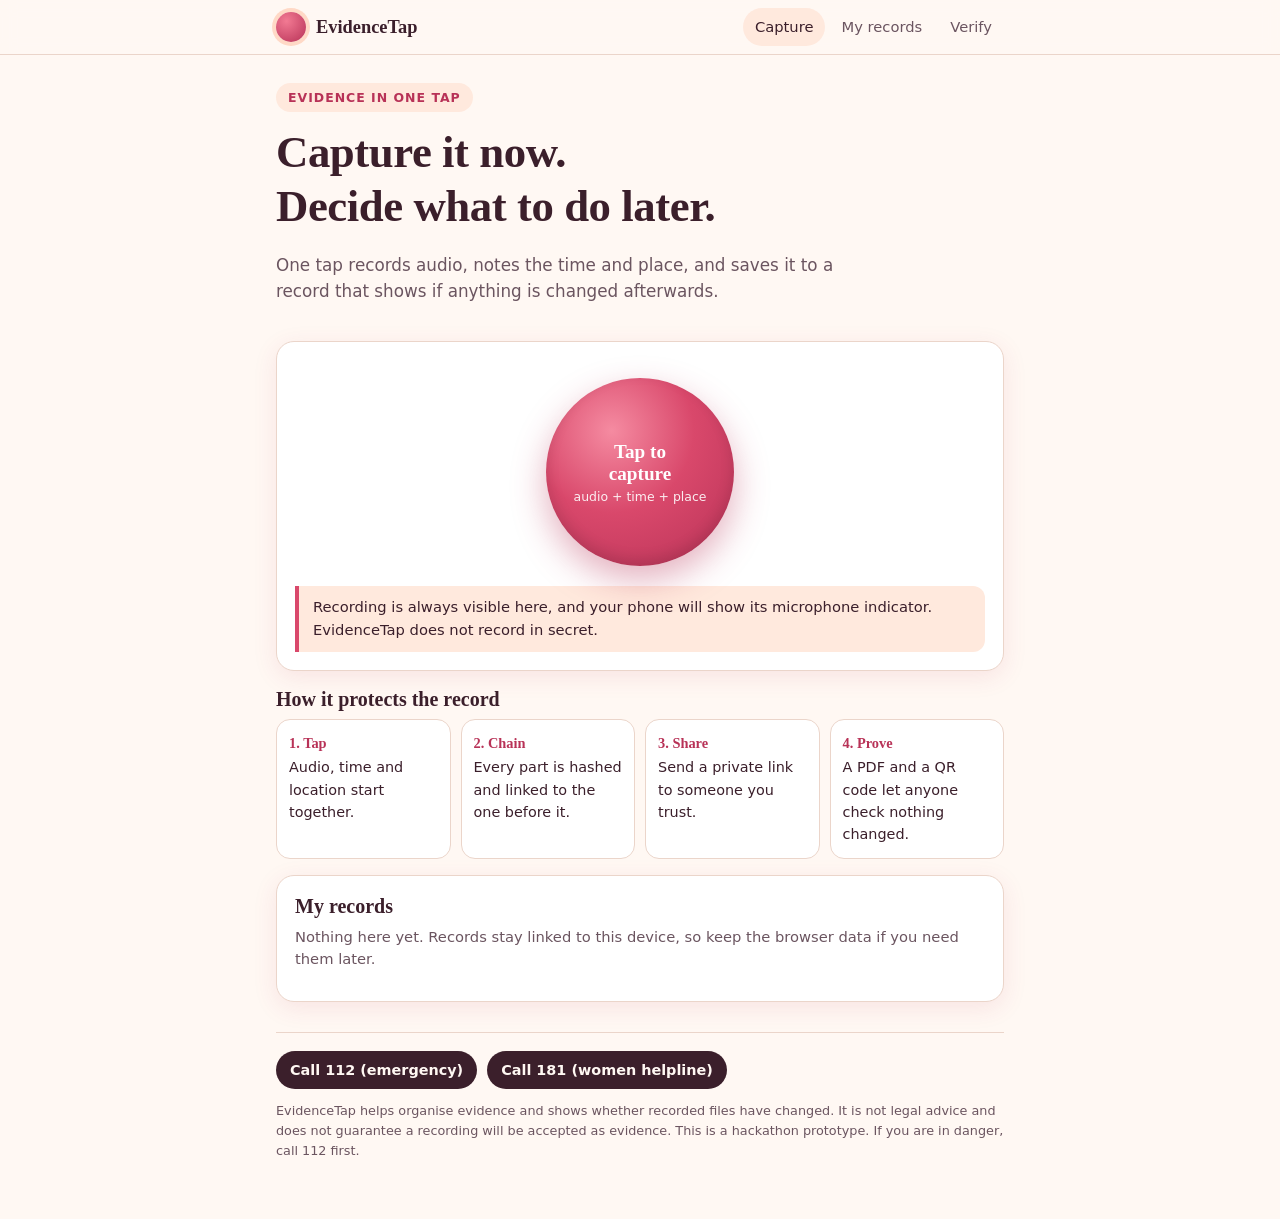
==== static/index.html @ 9a7e3c89 "Add files via upload" ====
<!doctype html>
<html lang="en">
<head>
<meta charset="utf-8">
<meta name="viewport" content="width=device-width, initial-scale=1, viewport-fit=cover">
<meta name="theme-color" content="#FFF8F3">
<title>EvidenceTap: capture it now, decide later</title>
<link rel="stylesheet" href="/static/style.css">
</head>
<body>
<div class="top" id="top"></div>
<main class="wrap">

  <section class="hero">
    <span class="eyebrow">Evidence in one tap</span>
    <h1>Capture it now.<br>Decide what to do later.</h1>
    <p class="lead">One tap records audio, notes the time and place, and saves it to a record that shows if anything is changed afterwards.</p>
  </section>

  <section class="card" id="capture-card" aria-live="polite">
    <div class="capture">
      <button class="tap" id="tap" type="button" aria-label="Start recording">Tap to<br>capture<small>audio + time + place</small></button>
    </div>

    <div id="live" class="hide">
      <div class="timer" id="timer">00:00</div>
      <p class="muted" style="text-align:center;margin:6px 0 14px">
        <span class="badge warn" id="rec-badge">Recording is on</span>
      </p>
      <div class="row" style="justify-content:center;gap:8px">
        <span class="badge plain" id="loc-badge">Location: finding...</span>
        <span class="badge plain" id="up-badge">Saved to server: 0 parts</span>
      </div>
      <div class="row" style="justify-content:center;margin-top:16px">
        <button class="btn" id="stop" type="button">Stop and seal the record</button>
      </div>
      <p class="tiny" style="text-align:center;margin-top:10px">Keep this page open. Each 5-second part is uploaded as it is recorded, so earlier parts are safe even if the phone is lost.</p>
    </div>

    <div id="msg" class="note hide" role="alert"></div>

    <div class="note" id="honest" style="margin-top:14px">
      Recording is always visible here, and your phone will show its microphone indicator. EvidenceTap does not record in secret.
    </div>
  </section>

  <section>
    <h2>How it protects the record</h2>
    <div class="steps">
      <div><b>1. Tap</b>Audio, time and location start together.</div>
      <div><b>2. Chain</b>Every part is hashed and linked to the one before it.</div>
      <div><b>3. Share</b>Send a private link to someone you trust.</div>
      <div><b>4. Prove</b>A PDF and a QR code let anyone check nothing changed.</div>
    </div>
  </section>

  <section class="card" id="records">
    <h2>My records</h2>
    <p class="muted" id="rec-empty">Nothing here yet. Records stay linked to this device, so keep the browser data if you need them later.</p>
    <ul class="list" id="rec-list"></ul>
  </section>

  <footer id="foot"></footer>
</main>

<script src="/static/common.js"></script>
<script>
ET.header("capture"); ET.footer();

const $ = (id) => document.getElementById(id);
let rec = null, stream = null, recId = null, token = null, mime = "", seq = 0, startedAt = 0;
let lastPos = null, watchId = null, timerId = null, stopping = false;
const queue = []; let uploaded = 0, draining = false;

function showMsg(text, kind = "") {
  const m = $("msg"); m.className = "note " + kind; m.textContent = text;
}
function hideMsg() { $("msg").className = "note hide"; }

function pickMime() {
  const opts = ["audio/webm;codecs=opus", "audio/webm", "audio/mp4", "audio/ogg;codecs=opus"];
  return opts.find((o) => window.MediaRecorder && MediaRecorder.isTypeSupported(o)) || "";
}

function getPos(timeout = 8000) {
  return new Promise((resolve) => {
    if (!navigator.geolocation) return resolve(null);
    navigator.geolocation.getCurrentPosition(
      (p) => resolve({ lat: p.coords.latitude, lon: p.coords.longitude, accuracy: p.coords.accuracy }),
      () => resolve(null), { enableHighAccuracy: true, timeout, maximumAge: 5000 });
  });
}

function updateTimer() {
  const s = Math.floor((Date.now() - startedAt) / 1000);
  $("timer").textContent = String(Math.floor(s / 60)).padStart(2, "0") + ":" + String(s % 60).padStart(2, "0");
}

// Upload parts one at a time, in order, retrying if the network drops.
async function drain() {
  if (draining) return; draining = true;
  while (queue.length) {
    const part = queue[0];
    try {
      const q = new URLSearchParams({ seq: part.seq, mime });
      if (part.pos) { q.set("lat", part.pos.lat); q.set("lon", part.pos.lon); }
      await ET.api(`/api/records/${recId}/chunk?${q}`, { method: "POST", token, body: part.blob, headers: { "Content-Type": "application/octet-stream" } });
      queue.shift(); uploaded++;
      $("up-badge").textContent = `Saved to server: ${uploaded} part${uploaded === 1 ? "" : "s"}`;
      $("up-badge").className = "badge ok";
    } catch (e) {
      $("up-badge").textContent = `Waiting for network (${queue.length} queued)`;
      $("up-badge").className = "badge warn";
      await new Promise((r) => setTimeout(r, 2000));
    }
  }
  draining = false;
}

async function start() {
  hideMsg();
  if (!window.MediaRecorder || !navigator.mediaDevices) {
    return showMsg("This browser cannot record audio. Try Chrome on Android, or open the page over HTTPS.", "bad");
  }
  $("tap").disabled = true;
  try {
    stream = await navigator.mediaDevices.getUserMedia({ audio: true });
  } catch {
    $("tap").disabled = false;
    return showMsg("Microphone permission is needed to record. Allow it in the browser and try again.", "bad");
  }
  $("tap").classList.add("live");
  $("capture-card").querySelector(".capture").classList.add("hide");
  $("live").classList.remove("hide");
  startedAt = Date.now(); timerId = setInterval(updateTimer, 500);

  const pos = await getPos(6000);
  lastPos = pos;
  $("loc-badge").textContent = pos ? `Location locked (about ${Math.round(pos.accuracy)} m)` : "Location unavailable";
  $("loc-badge").className = "badge " + (pos ? "ok" : "warn");
  if (navigator.geolocation) {
    watchId = navigator.geolocation.watchPosition((p) => {
      lastPos = { lat: p.coords.latitude, lon: p.coords.longitude, accuracy: p.coords.accuracy };
    }, () => {}, { enableHighAccuracy: true, maximumAge: 5000 });
  }

  mime = pickMime();
  try {
    const r = await ET.api("/api/records", { method: "POST", json: {
      device_time: new Date().toISOString(), lat: pos?.lat ?? null, lon: pos?.lon ?? null, accuracy: pos?.accuracy ?? null, mime } });
    recId = r.id; token = r.owner_token;
    ET.saveRecord({ id: recId, token, created: new Date().toISOString() });
  } catch (e) {
    cleanup(); return showMsg("Could not reach the server, so nothing was recorded. Check the connection and try again.", "bad");
  }

  rec = new MediaRecorder(stream, mime ? { mimeType: mime } : undefined);
  rec.ondataavailable = (e) => {
    if (e.data && e.data.size) { queue.push({ seq: seq++, blob: e.data, pos: lastPos }); drain(); }
  };
  rec.onstop = finishUp;
  rec.start(5000);
}

function cleanup() {
  clearInterval(timerId);
  if (watchId !== null) navigator.geolocation.clearWatch(watchId);
  if (stream) stream.getTracks().forEach((t) => t.stop());
  $("tap").disabled = false; $("tap").classList.remove("live");
  $("live").classList.add("hide");
  $("capture-card").querySelector(".capture").classList.remove("hide");
}

async function finishUp() {
  $("stop").disabled = true; $("stop").textContent = "Sealing...";
  $("rec-badge").textContent = "Saving the last parts";
  const t0 = Date.now();
  while ((queue.length || draining) && Date.now() - t0 < 30000) await new Promise((r) => setTimeout(r, 300));
  if (queue.length) {
    showMsg("Some parts are still waiting for the network. Your record exists, but the last seconds may be missing. Open it from My records.", "warn");
  }
  try { await ET.api(`/api/records/${recId}/finish`, { method: "POST", token }); } catch {}
  cleanup();
  location.href = `/record?id=${recId}&new=1`;
}

$("tap").addEventListener("click", start);
$("stop").addEventListener("click", () => { if (rec && rec.state !== "inactive") { stopping = true; rec.stop(); } });

// records list
const list = ET.records();
if (list.length) {
  $("rec-empty").classList.add("hide");
  $("rec-list").innerHTML = list.map((r) =>
    `<li><span><b>Record ${ET.esc(r.id)}</b><br><span class="tiny">${ET.esc(ET.fmtTime(r.created))}</span></span>` +
    `<a class="btn ghost small" href="/record?id=${encodeURIComponent(r.id)}">Open</a></li>`).join("");
}
</script>
</body>
</html>
---- static/style.css ----
/* EvidenceTap: warm cream theme, inspired by the HERHACK site (cream base #FFF8F3, rose accent). */
:root {
  --cream: #FFF8F3;
  --peach: #FFE9DD;
  --peach-2: #FFD9C6;
  --ink: #3B1F2B;
  --ink-soft: #6B5560;
  --rose: #D9486B;
  --rose-deep: #B83257;
  --line: #EBD5CA;
  --card: #FFFFFF;
  --ok: #2E7D5B;
  --ok-bg: #E4F4EC;
  --warn: #9A6A12;
  --warn-bg: #FFF3D6;
  --bad: #B3261E;
  --bad-bg: #FDE6E3;
  --shadow: 0 6px 24px rgba(184, 50, 87, .10);
  --radius: 18px;
}
@media (prefers-color-scheme: dark) {
  :root {
    --cream: #1F1519; --peach: #2D1F25; --peach-2: #3B2830; --ink: #FBEFE9; --ink-soft: #CDB5BE;
    --line: #4A3640; --card: #2A1D23; --ok-bg: #1B3329; --warn-bg: #3A2F14; --bad-bg: #3F1D1A;
    --shadow: 0 6px 24px rgba(0, 0, 0, .35);
  }
}
* { box-sizing: border-box; }
html { -webkit-text-size-adjust: 100%; }
body {
  margin: 0; background: var(--cream); color: var(--ink);
  font: 16px/1.55 system-ui, -apple-system, "Segoe UI", Roboto, sans-serif;
}
h1, h2, h3 { font-family: Georgia, "Iowan Old Style", "Times New Roman", serif; line-height: 1.2; margin: 0 0 .4em; }
h1 { font-size: clamp(1.9rem, 6vw, 2.8rem); letter-spacing: -.01em; }
h2 { font-size: 1.25rem; }
p { margin: 0 0 .8em; }
a { color: var(--rose-deep); }
.wrap { max-width: 760px; margin: 0 auto; padding: 0 16px 48px; }

/* header */
.top { position: sticky; top: 0; z-index: 5; background: color-mix(in srgb, var(--cream) 92%, transparent);
  backdrop-filter: blur(8px); border-bottom: 1px solid var(--line); }
.top .wrap { display: flex; align-items: center; justify-content: space-between; padding-bottom: 0; }
.brand { display: flex; align-items: center; gap: 10px; padding: 12px 0; text-decoration: none; color: var(--ink); }
.brand .dot { width: 30px; height: 30px; border-radius: 50%; background: radial-gradient(circle at 35% 30%, #F27A93, var(--rose-deep));
  box-shadow: 0 0 0 4px var(--peach-2); }
.brand b { font-family: Georgia, serif; font-size: 1.15rem; }
nav { display: flex; gap: 4px; }
nav a { text-decoration: none; color: var(--ink-soft); padding: 8px 12px; border-radius: 999px; font-size: .92rem; }
nav a.on, nav a:hover { background: var(--peach); color: var(--ink); }

/* hero */
.hero { padding: 28px 0 8px; }
.eyebrow { display: inline-block; font-size: .78rem; letter-spacing: .08em; text-transform: uppercase; color: var(--rose-deep);
  background: var(--peach); padding: 5px 12px; border-radius: 999px; margin-bottom: 14px; font-weight: 600; }
.lead { color: var(--ink-soft); font-size: 1.05rem; max-width: 34em; }

/* cards */
.card { background: var(--card); border: 1px solid var(--line); border-radius: var(--radius); padding: 18px; margin: 16px 0; box-shadow: var(--shadow); }
.card.soft { background: var(--peach); box-shadow: none; }
.row { display: flex; gap: 10px; flex-wrap: wrap; align-items: center; }
.row.between { justify-content: space-between; }
.muted { color: var(--ink-soft); font-size: .92rem; }
.tiny { font-size: .8rem; color: var(--ink-soft); }
.mono { font-family: ui-monospace, Menlo, Consolas, monospace; font-size: .78rem; word-break: break-all; }
.hide { display: none !important; }

/* buttons */
.btn { appearance: none; border: 0; cursor: pointer; font: inherit; font-weight: 600; padding: 12px 18px; border-radius: 999px;
  background: var(--rose); color: #fff; text-decoration: none; display: inline-flex; align-items: center; gap: 8px; min-height: 46px; }
.btn:hover { background: var(--rose-deep); }
.btn:disabled { opacity: .55; cursor: not-allowed; }
.btn.ghost { background: transparent; color: var(--rose-deep); border: 1.5px solid var(--rose); }
.btn.ghost:hover { background: var(--peach); }
.btn.danger { background: var(--bad); }
.btn.small { padding: 8px 14px; min-height: 38px; font-size: .9rem; }
.btn.help { background: var(--ink); color: var(--cream); }

/* capture button */
.capture { display: grid; place-items: center; padding: 18px 0 6px; }
.tap { width: 188px; height: 188px; border-radius: 50%; border: 0; cursor: pointer; color: #fff; font: 700 1.2rem Georgia, serif;
  background: radial-gradient(circle at 35% 28%, #F58BA1, var(--rose) 45%, var(--rose-deep)); position: relative;
  box-shadow: 0 14px 34px rgba(184, 50, 87, .38), inset 0 -6px 14px rgba(0, 0, 0, .12); transition: transform .12s; }
.tap:active { transform: scale(.96); }
.tap small { display: block; font: 500 .78rem system-ui; opacity: .9; margin-top: 4px; }
.tap.live::before, .tap.live::after { content: ""; position: absolute; inset: -10px; border-radius: 50%; border: 3px solid var(--rose);
  animation: ring 1.8s infinite; opacity: 0; }
.tap.live::after { animation-delay: .9s; }
@keyframes ring { 0% { transform: scale(.9); opacity: .7; } 100% { transform: scale(1.3); opacity: 0; } }
@media (prefers-reduced-motion: reduce) { .tap.live::before, .tap.live::after { animation: none; opacity: .5; } }
.timer { font: 700 2.2rem ui-monospace, Menlo, monospace; text-align: center; letter-spacing: .04em; }

/* badges and notices */
.badge { display: inline-flex; align-items: center; gap: 6px; padding: 4px 11px; border-radius: 999px; font-size: .82rem; font-weight: 600; }
.badge.ok { background: var(--ok-bg); color: var(--ok); }
.badge.warn { background: var(--warn-bg); color: var(--warn); }
.badge.bad { background: var(--bad-bg); color: var(--bad); }
.badge.plain { background: var(--peach); color: var(--ink-soft); }
.note { border-left: 4px solid var(--rose); background: var(--peach); padding: 10px 14px; border-radius: 0 12px 12px 0; font-size: .92rem; }
.note.warn { border-color: var(--warn); background: var(--warn-bg); }
.note.bad { border-color: var(--bad); background: var(--bad-bg); }

/* forms */
label { display: block; font-weight: 600; font-size: .92rem; margin: 12px 0 5px; }
input[type=text], input[type=search], select, textarea {
  width: 100%; font: inherit; padding: 11px 13px; border-radius: 12px; border: 1.5px solid var(--line); background: var(--card); color: var(--ink); }
textarea { min-height: 96px; resize: vertical; }
input:focus, select:focus, textarea:focus, .btn:focus-visible, .tap:focus-visible { outline: 3px solid color-mix(in srgb, var(--rose) 45%, transparent); outline-offset: 2px; }
.radio { display: flex; gap: 10px; align-items: flex-start; padding: 10px 12px; border: 1.5px solid var(--line); border-radius: 12px; margin: 8px 0; cursor: pointer; font-weight: 500; }
.radio input { margin-top: 4px; accent-color: var(--rose); }
.radio b { display: block; }

/* lists */
.list { list-style: none; margin: 0; padding: 0; }
.list li { display: flex; justify-content: space-between; gap: 10px; padding: 11px 0; border-top: 1px solid var(--line); align-items: center; }
.list li:first-child { border-top: 0; }
table { width: 100%; border-collapse: collapse; font-size: .85rem; }
th, td { text-align: left; padding: 8px 6px; border-top: 1px solid var(--line); vertical-align: top; }
th { color: var(--ink-soft); font-weight: 600; border-top: 0; }
.thumbs { display: grid; grid-template-columns: repeat(auto-fill, minmax(96px, 1fr)); gap: 8px; margin-top: 10px; }
.thumbs img { width: 100%; aspect-ratio: 1; object-fit: cover; border-radius: 12px; border: 1px solid var(--line); }
audio { width: 100%; margin-top: 8px; }
iframe.map { width: 100%; height: 230px; border: 1px solid var(--line); border-radius: 14px; margin-top: 10px; }

/* helpline footer */
.helplines { display: flex; gap: 10px; flex-wrap: wrap; }
footer { border-top: 1px solid var(--line); margin-top: 30px; padding-top: 18px; }
.toast { position: fixed; left: 50%; bottom: 22px; transform: translateX(-50%); background: var(--ink); color: var(--cream);
  padding: 11px 18px; border-radius: 999px; font-size: .92rem; z-index: 20; max-width: 92vw; box-shadow: var(--shadow); }
.steps { display: grid; gap: 10px; grid-template-columns: repeat(auto-fit, minmax(160px, 1fr)); margin-top: 6px; }
.steps div { background: var(--card); border: 1px solid var(--line); border-radius: 14px; padding: 12px; font-size: .9rem; }
.steps b { display: block; font-family: Georgia, serif; color: var(--rose-deep); margin-bottom: 2px; }
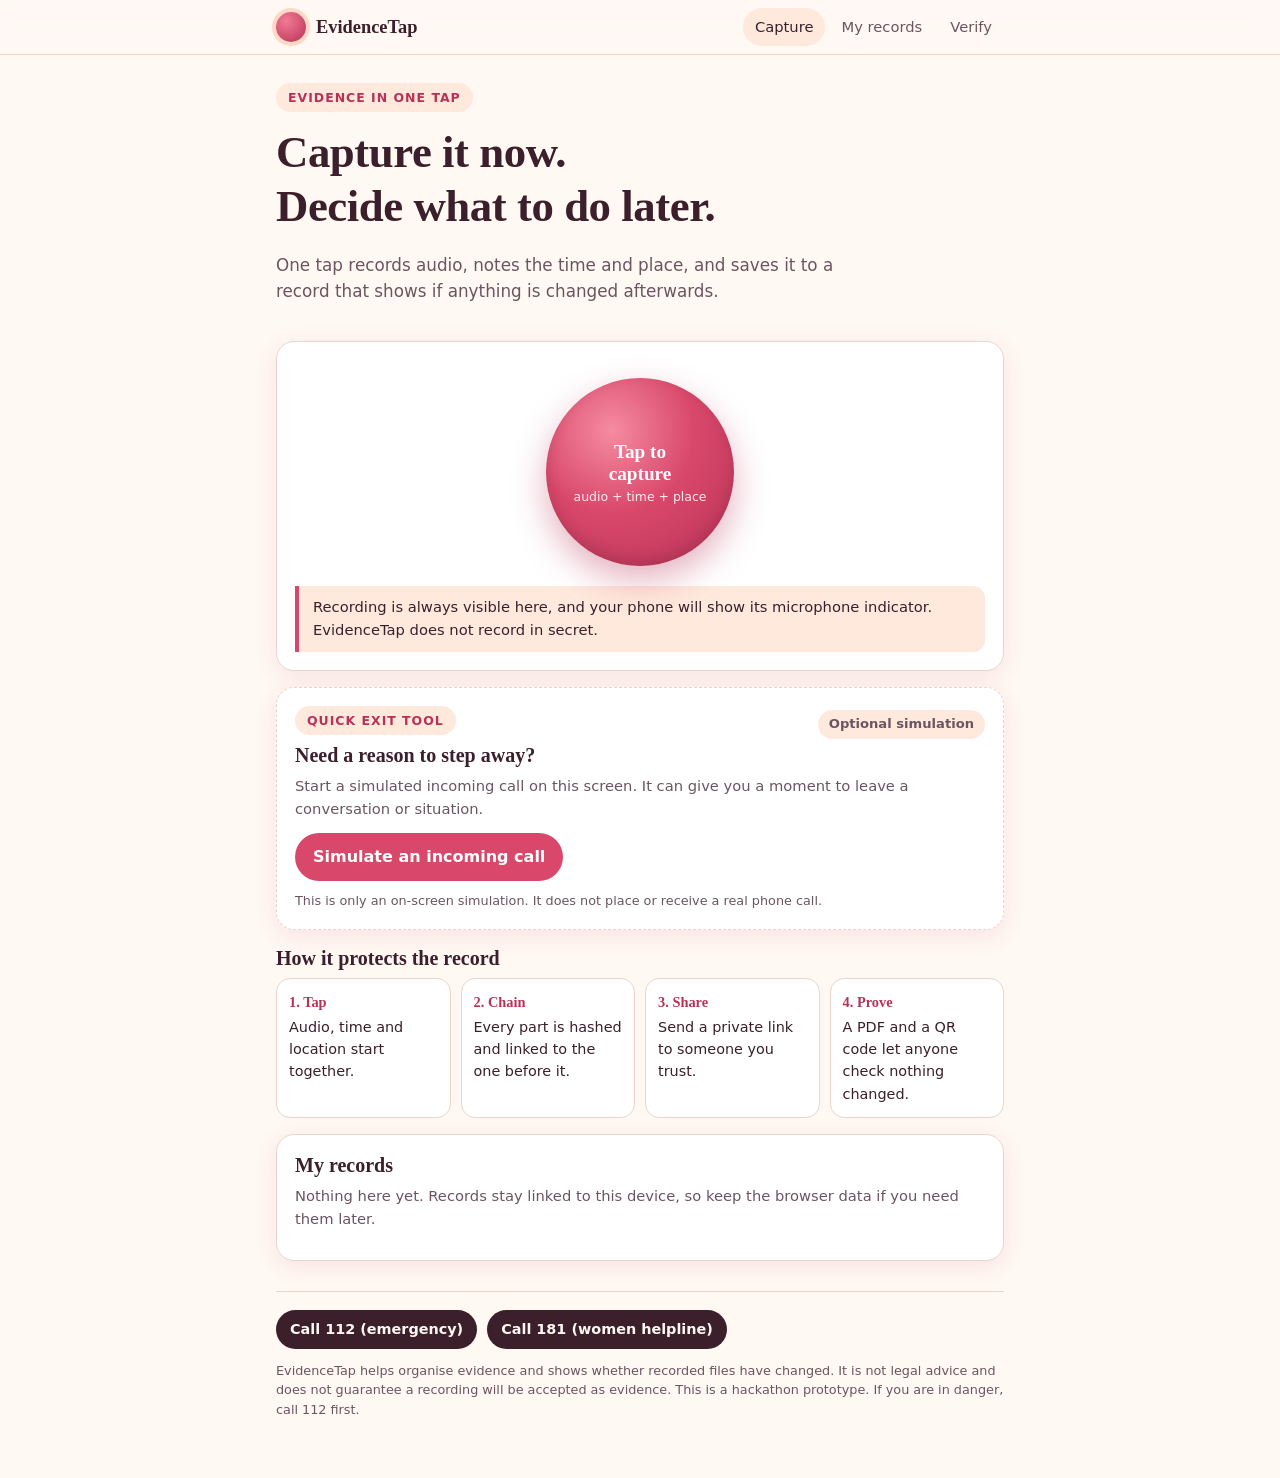
==== commit c7537542: "Add files via upload" ====
--- a/static/index.html
+++ b/static/index.html
@@ -35,6 +35,14 @@
         <button class="btn" id="stop" type="button">Stop and seal the record</button>
       </div>
       <p class="tiny" style="text-align:center;margin-top:10px">Keep this page open. Each 5-second part is uploaded as it is recorded, so earlier parts are safe even if the phone is lost.</p>
+      <div id="recover" class="note warn hide" role="alert" style="margin-top:14px">
+        <p id="recover-text" style="margin:0 0 10px"></p>
+        <div class="row">
+          <button class="btn small" id="retry-btn" type="button">Retry saving</button>
+          <button class="btn ghost small" id="incomplete-btn" type="button">Seal as incomplete</button>
+        </div>
+        <p class="tiny" style="margin:10px 0 0">Nothing is discarded unless you choose. Keep this page open: parts that are not saved yet are held in this tab only.</p>
+      </div>
     </div>
 
     <div id="msg" class="note hide" role="alert"></div>
@@ -43,6 +51,39 @@
       Recording is always visible here, and your phone will show its microphone indicator. EvidenceTap does not record in secret.
     </div>
   </section>
+
+
+  <section class="card exit-call-card" id="exit-call">
+    <div class="exit-call-heading"><span class="eyebrow">Quick exit tool</span><span class="badge plain">Optional simulation</span></div>
+    <h2>Need a reason to step away?</h2>
+    <p class="muted">Start a simulated incoming call on this screen. It can give you a moment to leave a conversation or situation.</p>
+    <button class="btn" id="start-fake-call" type="button">Simulate an incoming call</button>
+    <p class="tiny" style="margin:10px 0 0">This is only an on-screen simulation. It does not place or receive a real phone call.</p>
+  </section>
+
+  <div class="call-overlay hide" id="fake-call-overlay" role="dialog" aria-modal="true" aria-labelledby="fake-call-title" aria-describedby="fake-call-description">
+    <div class="phone-screen">
+      <div class="phone-status"><span>EvidenceTap simulation</span><span aria-hidden="true">● ● ●</span></div>
+      <div class="call-content" id="incoming-call">
+        <div class="caller-avatar" aria-hidden="true">☎</div><p class="call-kicker">Incoming simulated call</p>
+        <h2 id="fake-call-title">Unknown caller</h2><p class="call-subtitle" id="fake-call-description">This is a pretend call screen, not a real phone call.</p>
+        <div class="call-actions">
+          <button class="call-action decline" id="decline-fake-call" type="button"><span aria-hidden="true">✕</span><span>Decline</span></button>
+          <button class="call-action accept" id="accept-fake-call" type="button"><span aria-hidden="true">☎</span><span>Accept</span></button>
+        </div>
+      </div>
+      <div class="call-content hide" id="active-fake-call">
+        <div class="caller-avatar" aria-hidden="true">☎</div><p class="call-kicker">Simulated call</p><h2>Unknown caller</h2>
+        <p class="call-duration" id="fake-call-duration">00:00</p>
+        <div class="call-controls">
+          <button class="call-control" id="fake-call-mute" type="button" aria-pressed="false"><span aria-hidden="true">🎙</span><span>Mute</span></button>
+          <button class="call-control" id="fake-call-speaker" type="button" aria-pressed="false"><span aria-hidden="true">🔊</span><span>Speaker</span></button>
+        </div>
+        <button class="call-action decline end-call" id="end-fake-call" type="button"><span aria-hidden="true">☎</span><span>End simulated call</span></button>
+      </div>
+      <p class="simulation-disclaimer">SIMULATION ONLY · No real call is connected</p>
+    </div>
+  </div>
 
   <section>
     <h2>How it protects the record</h2>
@@ -64,13 +105,15 @@
 </main>
 
 <script src="/static/common.js"></script>
+<script src="/static/uploader.js"></script>
+<script src="/static/fake-call.js" defer></script>
 <script>
 ET.header("capture"); ET.footer();
 
 const $ = (id) => document.getElementById(id);
 let rec = null, stream = null, recId = null, token = null, mime = "", seq = 0, startedAt = 0;
 let lastPos = null, watchId = null, timerId = null, stopping = false;
-const queue = []; let uploaded = 0, draining = false;
+let uploader = null, leaving = false;
 
 function showMsg(text, kind = "") {
   const m = $("msg"); m.className = "note " + kind; m.textContent = text;
@@ -96,25 +139,23 @@
   $("timer").textContent = String(Math.floor(s / 60)).padStart(2, "0") + ":" + String(s % 60).padStart(2, "0");
 }
 
-// Upload parts one at a time, in order, retrying if the network drops.
-async function drain() {
-  if (draining) return; draining = true;
-  while (queue.length) {
-    const part = queue[0];
-    try {
+// Parts are uploaded one at a time, in order. Temporary failures are retried with a growing delay;
+// a part that still fails is kept (never discarded) and the user chooses what to do. See uploader.js.
+function renderUploadState(c) {
+  const b = $("up-badge");
+  if (c.failed) { b.textContent = `${c.failed} part${c.failed === 1 ? "" : "s"} not saved yet`; b.className = "badge bad"; }
+  else if (c.pending || c.uploading) { b.textContent = `Saving... ${c.uploaded} saved, ${c.pending + c.uploading} waiting`; b.className = "badge warn"; }
+  else { b.textContent = `Saved to server: ${c.uploaded} part${c.uploaded === 1 ? "" : "s"}`; b.className = "badge ok"; }
+}
+function makeUploader() {
+  return ChunkUploader.createUploader({
+    onChange: renderUploadState,
+    send: (part) => {
       const q = new URLSearchParams({ seq: part.seq, mime });
       if (part.pos) { q.set("lat", part.pos.lat); q.set("lon", part.pos.lon); }
-      await ET.api(`/api/records/${recId}/chunk?${q}`, { method: "POST", token, body: part.blob, headers: { "Content-Type": "application/octet-stream" } });
-      queue.shift(); uploaded++;
-      $("up-badge").textContent = `Saved to server: ${uploaded} part${uploaded === 1 ? "" : "s"}`;
-      $("up-badge").className = "badge ok";
-    } catch (e) {
-      $("up-badge").textContent = `Waiting for network (${queue.length} queued)`;
-      $("up-badge").className = "badge warn";
-      await new Promise((r) => setTimeout(r, 2000));
-    }
-  }
-  draining = false;
+      return ET.api(`/api/records/${recId}/chunk?${q}`, { method: "POST", token, body: part.blob, headers: { "Content-Type": "application/octet-stream" } });
+    },
+  });
 }
 
 async function start() {
@@ -154,35 +195,73 @@
     cleanup(); return showMsg("Could not reach the server, so nothing was recorded. Check the connection and try again.", "bad");
   }
 
+  uploader = makeUploader();
   rec = new MediaRecorder(stream, mime ? { mimeType: mime } : undefined);
   rec.ondataavailable = (e) => {
-    if (e.data && e.data.size) { queue.push({ seq: seq++, blob: e.data, pos: lastPos }); drain(); }
+    if (e.data && e.data.size) uploader.add({ seq: seq++, blob: e.data, pos: lastPos });
   };
   rec.onstop = finishUp;
   rec.start(5000);
 }
 
-function cleanup() {
+function stopCapture() {
   clearInterval(timerId);
   if (watchId !== null) navigator.geolocation.clearWatch(watchId);
   if (stream) stream.getTracks().forEach((t) => t.stop());
+}
+function cleanup() {
+  stopCapture();
   $("tap").disabled = false; $("tap").classList.remove("live");
   $("live").classList.add("hide");
   $("capture-card").querySelector(".capture").classList.remove("hide");
 }
 
 async function finishUp() {
-  $("stop").disabled = true; $("stop").textContent = "Sealing...";
+  stopCapture();
+  $("stop").disabled = true; $("stop").textContent = "Saving...";
   $("rec-badge").textContent = "Saving the last parts";
-  const t0 = Date.now();
-  while ((queue.length || draining) && Date.now() - t0 < 30000) await new Promise((r) => setTimeout(r, 300));
-  if (queue.length) {
-    showMsg("Some parts are still waiting for the network. Your record exists, but the last seconds may be missing. Open it from My records.", "warn");
-  }
-  try { await ET.api(`/api/records/${recId}/finish`, { method: "POST", token }); } catch {}
-  cleanup();
+  await uploader.settled(); // waits for retries; never gives up on a timer
+  await seal(false);
+}
+
+// Ask the server to seal. It checks every part is present and unchanged, and says exactly what is wrong if not.
+async function seal(force) {
+  $("recover").classList.add("hide");
+  const failed = uploader.failed();
+  if (failed.length && !force) {
+    return showRecovery(`${failed.length} part${failed.length === 1 ? "" : "s"} could not be saved (part ${failed.map((f) => f.seq).join(", ")}). ${failed[0].error || ""}`);
+  }
+  try {
+    await ET.api(`/api/records/${recId}/finish?total=${uploader.total()}${force ? "&force=true" : ""}`, { method: "POST", token });
+  } catch (e) {
+    return showRecovery(e.status === 409 ? e.message : "Could not seal the record: " + e.message);
+  }
+  leaving = true; cleanup();
   location.href = `/record?id=${recId}&new=1`;
 }
+
+function showRecovery(text) {
+  $("rec-badge").textContent = "Needs attention"; $("rec-badge").className = "badge bad";
+  $("stop").classList.add("hide");
+  $("recover-text").textContent = text;
+  $("recover").classList.remove("hide");
+}
+$("retry-btn").addEventListener("click", async () => {
+  $("retry-btn").disabled = true;
+  uploader.retryFailed();
+  await uploader.settled();
+  $("retry-btn").disabled = false;
+  await seal(false);
+});
+$("incomplete-btn").addEventListener("click", async () => {
+  if (!confirm("Seal this record as incomplete? Parts that were not saved will be missing from the recording, and the record will say so.")) return;
+  await seal(true);
+});
+// Warn before leaving while recording or while parts exist only in this tab.
+window.addEventListener("beforeunload", (e) => {
+  if (leaving) return;
+  if ((rec && rec.state === "recording") || (uploader && uploader.hasUnsaved())) { e.preventDefault(); e.returnValue = ""; }
+});
 
 $("tap").addEventListener("click", start);
 $("stop").addEventListener("click", () => { if (rec && rec.state !== "inactive") { stopping = true; rec.stop(); } });
--- a/static/style.css
+++ b/static/style.css
@@ -131,3 +131,30 @@
 .steps { display: grid; gap: 10px; grid-template-columns: repeat(auto-fit, minmax(160px, 1fr)); margin-top: 6px; }
 .steps div { background: var(--card); border: 1px solid var(--line); border-radius: 14px; padding: 12px; font-size: .9rem; }
 .steps b { display: block; font-family: Georgia, serif; color: var(--rose-deep); margin-bottom: 2px; }
+
+
+/* Exit Call: on-screen simulation only. */
+.exit-call-card { border-style: dashed; }
+.exit-call-heading { display:flex; align-items:center; justify-content:space-between; gap:8px; flex-wrap:wrap; }
+.exit-call-heading .eyebrow { margin-bottom:8px; }
+.call-overlay { position:fixed; inset:0; z-index:100; display:grid; place-items:center; padding:18px; background:rgba(20,12,17,.78); backdrop-filter:blur(8px); }
+.phone-screen { width:min(100%,390px); min-height:min(720px,88dvh); border-radius:34px; padding:20px 22px 18px; color:#fff; background:radial-gradient(ellipse at 50% 20%,#4a3545,#19131d 68%); box-shadow:0 24px 80px rgba(0,0,0,.45); display:flex; flex-direction:column; justify-content:space-between; text-align:center; border:1px solid rgba(255,255,255,.2); }
+.phone-status { display:flex; justify-content:space-between; font-size:.72rem; color:rgba(255,255,255,.72); }
+.call-content { flex:1; display:flex; flex-direction:column; align-items:center; justify-content:center; padding:30px 0; }
+.caller-avatar { width:104px; height:104px; border-radius:50%; display:grid; place-items:center; background:linear-gradient(145deg,#e8a8b7,#9b5570); font-size:2.7rem; margin-bottom:24px; box-shadow:0 10px 32px rgba(0,0,0,.22); }
+.call-kicker { color:#e9cbd5; font-size:.88rem; margin-bottom:6px; }
+.phone-screen h2 { color:#fff; font:500 2rem/1.2 system-ui,sans-serif; margin-bottom:8px; }
+.call-subtitle { color:rgba(255,255,255,.72); font-size:.84rem; max-width:260px; }
+.call-actions { width:100%; display:flex; justify-content:space-around; margin-top:54px; }
+.call-action { appearance:none; border:0; border-radius:999px; color:#fff; cursor:pointer; min-width:116px; min-height:58px; padding:10px 16px; display:inline-flex; flex-direction:column; align-items:center; justify-content:center; gap:3px; font:600 .85rem system-ui,sans-serif; }
+.call-action span:first-child { font-size:1.2rem; }
+.call-action.decline { background:#d94351; } .call-action.accept { background:#269b64; }
+.call-duration { color:#e9cbd5; font:1.25rem ui-monospace,monospace; margin:10px 0 34px; }
+.call-controls { display:flex; gap:18px; margin-bottom:44px; }
+.call-control { border:1px solid rgba(255,255,255,.25); border-radius:18px; min-width:92px; min-height:76px; background:rgba(255,255,255,.12); color:#fff; display:flex; flex-direction:column; align-items:center; justify-content:center; gap:4px; cursor:pointer; font:500 .8rem system-ui; }
+.call-control[aria-pressed="true"] { background:rgba(255,255,255,.3); border-color:#fff; }
+.call-control span:first-child { font-size:1.25rem; }
+.end-call { min-width:180px; min-height:62px; }
+.simulation-disclaimer { color:rgba(255,255,255,.6); font-size:.68rem; letter-spacing:.08em; margin:10px 0 0; }
+.call-overlay button:focus-visible { outline:3px solid #fff; outline-offset:4px; }
+@media (prefers-reduced-motion:no-preference) { .caller-avatar { animation:caller-pulse 2.2s ease-in-out infinite; } @keyframes caller-pulse { 50% { box-shadow:0 0 0 12px rgba(255,255,255,.06),0 10px 32px rgba(0,0,0,.22); } } }
